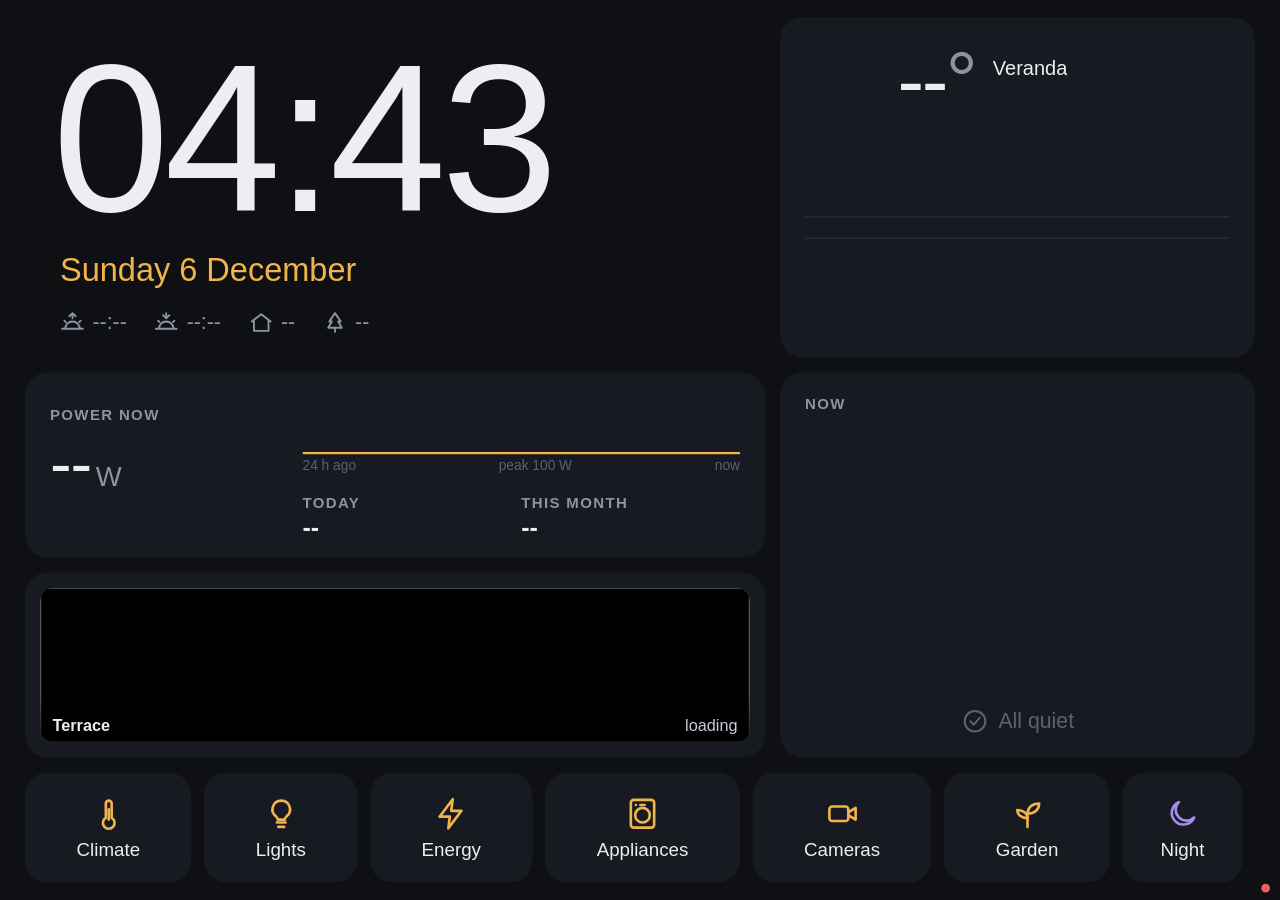
==== ansible/notes/openhab/tablet-dashboard/html/page.html @ 0b333d25 "openhab: tablet wall dashboard (iPad Air 1) with weather page and bin pickups Custom lightweight pag" ====
<!DOCTYPE html>
<html lang="en">
<head>
<meta charset="utf-8">
<title>Home</title>
<meta name="viewport" content="width=device-width, initial-scale=1, maximum-scale=1, user-scalable=no, viewport-fit=cover">
<meta name="apple-mobile-web-app-capable" content="yes">
<meta name="apple-mobile-web-app-status-bar-style" content="black">
<meta name="format-detection" content="telephone=no">
<link rel="stylesheet" href="app.css?v=11">
<link rel="stylesheet" href="pages.css?v=10">
</head>
<body>
<div id="stage"><div id="canvas">
  <div class="sub">
    <header class="sub-head">
      <a class="back" href="index.html"><svg class="ic"><use xlink:href="#i-back"/></svg>Home</a>
      <div class="sub-title" id="title"></div>
      <nav class="sub-tabs" id="tabs"></nav>
      <div class="sub-clock" id="clock"></div>
    </header>
    <main class="sub-body" id="body"></main>
  </div>
  <div id="conn" class="conn"></div>
</div></div>
<script src="core.js?v=13"></script>
<script src="pages.js?v=13"></script>
</body>
</html>
---- ansible/notes/openhab/tablet-dashboard/html/app.css ----
/* Tablet dashboard — designed for an iPad Air 1 in landscape (1024 x 768 CSS px), Safari 12.
   Keep to what Safari 12 supports: grid + grid-gap, CSS variables, no flex `gap`, no aspect-ratio, no inset. */

:root {
  --bg: #0e1014;
  --panel: #171a20;
  --panel-2: #1e222a;
  --line: #2a2f39;
  --text: #eceef1;
  --muted: #8c94a2;
  --dim: #5b6270;
  --accent: #f1b44c;   /* warm amber: clock accent, primary highlights */
  --ok: #58c487;
  --warn: #f0a23b;
  --bad: #ef5d5d;
  --info: #5ea8ee;
  --violet: #a68cf0;
  --radius: 18px;
  --font: -apple-system, "SF Pro Display", "Helvetica Neue", Helvetica, Arial, sans-serif;
}

* { box-sizing: border-box; -webkit-tap-highlight-color: transparent; }
html, body { margin: 0; height: 100%; background: var(--bg); color: var(--text); overflow: hidden; }
body { font-family: var(--font); font-size: 16px; -webkit-font-smoothing: antialiased; -webkit-user-select: none; user-select: none; -webkit-touch-callout: none; }
[hidden] { display: none !important; }
a { color: inherit; text-decoration: none; }
button { font: inherit; color: inherit; background: none; border: 0; padding: 0; }

/* ---------- fixed 1024x768 canvas, scaled to fit any window (for previewing on a laptop) ---------- */
#stage { position: fixed; top: 0; left: 0; right: 0; bottom: 0; background: var(--bg); }
#canvas { position: absolute; top: 0; left: 0; width: 1024px; height: 768px; -webkit-transform-origin: 0 0; transform-origin: 0 0; }

/* ---------- common ---------- */
.panel { background: var(--panel); border-radius: var(--radius); padding: 18px 20px; position: relative; overflow: hidden; }
.label { font-size: 12px; letter-spacing: .09em; text-transform: uppercase; color: var(--muted); font-weight: 600; }
.muted { color: var(--muted); }
.small { font-size: 14px; }
.num, .clock-time, .w-temp, .pw-val, .n-time { font-variant-numeric: tabular-nums; }
.ic { width: 22px; height: 22px; fill: none; stroke: currentColor; stroke-width: 1.8; stroke-linecap: round; stroke-linejoin: round; vertical-align: middle; flex-shrink: 0; }
.tap:active, .btn:active, .cam:active { opacity: .7; }

/* ---------- day grid ---------- */
#day {
  /* opaque status bar (apple-mobile-web-app-status-bar-style "black"): the page starts below it,
     so no top reserve is needed; with "black-translucent" iOS 12 pushed the bottom 20 px off-screen */
  position: absolute; top: 14px; left: 20px; right: 20px; bottom: 14px;
  display: grid;
  grid-template-columns: 592px 1fr;
  /* the middle rows share any extra height. minmax(0, 1fr), not 1fr: Safari 12 otherwise sizes
     the row by the camera snapshot's natural height (1920x1080) and the layout explodes */
  grid-template-rows: 272px minmax(0, 1fr) minmax(0, 1fr) 88px;
  grid-gap: 12px;
  grid-template-areas:
    "clock weather"
    "power now"
    "cams  now"
    "nav   nav";
}
.clock   { grid-area: clock; }
.weather { grid-area: weather; }
.power   { grid-area: power; }
.cams    { grid-area: cams; }
.now     { grid-area: now; }
.nav     { grid-area: nav; }

/* ---------- clock ---------- */
.clock { display: flex; flex-direction: column; justify-content: center; padding: 18px 28px; background: transparent; }
.clock-time { font-size: 168px; line-height: .95; font-weight: 200; letter-spacing: -4px; margin-left: -6px; }
.clock-date { font-size: 26px; color: var(--accent); font-weight: 500; margin-top: 10px; }
.clock-meta { display: flex; flex-wrap: wrap; margin-top: 16px; color: var(--muted); font-size: 17px; }
.clock-meta .meta { margin-right: 22px; display: inline-flex; align-items: center; }
.clock-meta .meta .ic { width: 20px; height: 20px; margin-right: 6px; }
.clock-meta .meta.soon { color: var(--warn); }

/* ---------- weather ---------- */
.weather { display: flex; flex-direction: column; justify-content: space-between; }
.w-now { display: flex; align-items: center; }
.w-icon { width: 64px; height: 64px; margin-right: 10px; }
.w-icon svg, .wi svg { width: 100%; height: 100%; }
.w-temp { font-size: 64px; font-weight: 300; line-height: 1; letter-spacing: -2px; }
.w-temp .deg { color: var(--muted); font-weight: 200; }
.w-desc { margin-left: 14px; font-size: 16px; line-height: 1.3; white-space: nowrap; overflow: hidden; }
.w-desc .muted { font-size: 14px; }
.w-hours { display: flex; justify-content: space-between; border-top: 1px solid var(--line); border-bottom: 1px solid var(--line); padding: 8px 0; }
.w-hour { text-align: center; width: 54px; font-size: 14px; }
.w-hour .t { color: var(--muted); font-size: 13px; }
.w-hour .wi { width: 30px; height: 30px; margin: 2px auto; }
.w-hour .rain { font-size: 12px; color: var(--info); height: 14px; }
.w-days { display: flex; justify-content: space-between; }
.w-day { display: flex; align-items: center; font-size: 15px; }
.w-day .d { color: var(--muted); width: 34px; }
.w-day .wi { width: 28px; height: 28px; margin-right: 6px; }
.w-day .hi { font-weight: 600; }
.w-day .lo { color: var(--muted); margin-left: 4px; }

/* weather icon colours */
.wx-sun { fill: #f6c445; stroke: none; }
.wx-ray { stroke: #f6c445; stroke-width: 3; stroke-linecap: round; }
.wx-moon { fill: #c9cfdb; stroke: none; }
.wx-cloud { fill: #c4cad6; stroke: none; }
.wx-cloud-dark { fill: #8b93a3; stroke: none; }
.wx-rain { stroke: #5ea8ee; stroke-width: 3; stroke-linecap: round; }
.wx-snow { fill: #e6ecf5; stroke: none; }
.wx-bolt { fill: #f1b44c; stroke: none; }
.wx-fog { stroke: #9aa2b1; stroke-width: 3; stroke-linecap: round; }

/* ---------- power ---------- */
.power { display: flex; padding-top: 14px; padding-bottom: 12px; }
.pw-now { width: 190px; display: flex; flex-direction: column; justify-content: center; }
.pw-val { font-size: 52px; font-weight: 300; line-height: 1.1; letter-spacing: -1px; margin: 4px 0 4px; }
.pw-val .unit { font-size: 22px; color: var(--muted); margin-left: 4px; letter-spacing: 0; }
.pw-val.lvl-ok { color: var(--ok); } .pw-val.lvl-warn { color: var(--warn); } .pw-val.lvl-bad { color: var(--bad); }
#pw-top { white-space: nowrap; overflow: hidden; text-overflow: ellipsis; }
.pw-right { flex: 1; display: flex; flex-direction: column; justify-content: space-between; margin-left: 12px; }
.pw-chart { position: relative; }
#pw-spark { width: 100%; height: 52px; display: block; }
#pw-spark .area { fill: rgba(241,180,76,.18); stroke: none; }
#pw-spark .line { fill: none; stroke: var(--accent); stroke-width: 1.6; vector-effect: non-scaling-stroke; }
.pw-axis { display: flex; justify-content: space-between; font-size: 11px; color: var(--dim); margin-top: 2px; }
.pw-stats { display: flex; }
.pw-stats > div { flex: 1; display: flex; flex-direction: column; }
.pw-stats b { font-size: 20px; font-weight: 600; margin-top: 2px; }
.pw-stats .muted { font-size: 14px; }

/* ---------- cameras ---------- */
.cams { padding: 12px; display: flex; }
.cam { flex: 1; position: relative; border-radius: 12px; overflow: hidden; background: #000; margin-right: 10px; min-width: 0; }
.cam:last-child { margin-right: 0; }
.cam img { position: absolute; top: 0; left: 0; width: 100%; height: 100%; object-fit: cover; display: block; }   /* absolute: no intrinsic size */
.cam .cam-label { position: absolute; left: 0; right: 0; bottom: 0; padding: 18px 10px 6px; font-size: 13px; font-weight: 600;
  background: linear-gradient(transparent, rgba(0,0,0,.7)); display: flex; justify-content: space-between; }
.cam .cam-label .age { font-weight: 400; color: #c6ccd6; }
.cam.alert { box-shadow: inset 0 0 0 3px var(--bad); -webkit-box-flex: 2; flex: 2; }
.cams.n3 .cam .cam-label { font-size: 12px; padding: 14px 8px 5px; }
.cam.stale img { opacity: .45; }
.cams-empty { margin: auto; color: var(--dim); }

/* ---------- now (dynamic indicators) ---------- */
.now { display: flex; flex-direction: column; }
#now-list { margin-top: 10px; flex: 1; overflow: hidden; }
.chip { display: flex; align-items: center; background: var(--panel-2); border-radius: 14px; padding: 10px 12px; margin-bottom: 8px; position: relative; overflow: hidden; }
.chip .ci { width: 38px; height: 38px; border-radius: 50%; display: flex; align-items: center; justify-content: center; margin-right: 12px; flex-shrink: 0; }
.chip .ci .ic { width: 22px; height: 22px; }
.chip .ct { flex: 1; min-width: 0; }
.chip .t1 { font-size: 16px; font-weight: 600; white-space: nowrap; overflow: hidden; text-overflow: ellipsis; }
.chip .t2 { font-size: 13px; color: var(--muted); white-space: nowrap; overflow: hidden; text-overflow: ellipsis; margin-top: 1px; }
.chip .bar { position: absolute; left: 0; bottom: 0; height: 3px; background: currentColor; opacity: .9; }
.chip.c-ok   { color: var(--ok); }   .chip.c-ok .ci   { background: rgba(88,196,135,.16); }
.chip.c-warn { color: var(--warn); } .chip.c-warn .ci { background: rgba(240,162,59,.16); }
.chip.c-bad  { color: var(--bad); }  .chip.c-bad .ci  { background: rgba(239,93,93,.16); }
.chip.c-info { color: var(--info); } .chip.c-info .ci { background: rgba(94,168,238,.16); }
.chip.c-violet { color: var(--violet); } .chip.c-violet .ci { background: rgba(166,140,240,.16); }
/* bin a few days ahead: present but quiet; c-plain = later pickups in the bins sheet */
.chip.c-mute { color: var(--dim); } .chip.c-mute .ci { background: rgba(140,148,162,.10); }
.chip.c-mute .t1 { color: var(--muted); font-weight: 500; }
.chip.c-plain { color: var(--muted); } .chip.c-plain .ci { background: rgba(140,148,162,.10); }
.chip.c-plain .t1 { font-weight: 500; }
.chip .t1 { color: var(--text); }
.now-empty { margin: auto; color: var(--dim); font-size: 17px; display: flex; align-items: center; }
.now-empty .ic { margin-right: 8px; }
/* compact chips: 5 and more indicators */
#now-list.compact .chip { padding: 6px 10px; margin-bottom: 6px; border-radius: 12px; }
#now-list.compact .chip .ci { width: 28px; height: 28px; margin-right: 10px; }
#now-list.compact .chip .ci .ic { width: 18px; height: 18px; }
#now-list.compact .chip .ct { display: flex; align-items: baseline; }
#now-list.compact .chip .t1 { font-size: 15px; flex-shrink: 0; max-width: 62%; }
#now-list.compact .chip .t2 { margin: 0 0 0 8px; flex: 1; }
.chip-more { display: flex; align-items: center; justify-content: center; height: 34px; border-radius: 12px; border: 1px dashed var(--line);
  color: var(--muted); font-size: 14px; font-weight: 600; }
.chip-more:active { opacity: .7; }

/* all-indicators sheet */
#sheet { position: absolute; top: 0; left: 0; width: 100%; height: 100%; background: rgba(0,0,0,.6); z-index: 5;
  display: flex; align-items: center; justify-content: center; }
.sheet-box { width: 560px; max-height: 660px; background: var(--panel); border-radius: 22px; padding: 18px 20px 10px; display: flex; flex-direction: column; }
.sheet-head { display: flex; justify-content: space-between; align-items: center; margin-bottom: 12px; }
.sheet-close { color: var(--accent); font-size: 16px; font-weight: 600; padding: 6px 4px 6px 20px; }
.sheet-list { overflow-y: auto; -webkit-overflow-scrolling: touch; }

/* ---------- nav: links from CFG.nav, Night pinned on the right ---------- */
.nav { display: flex; }
.nav-wrap { flex: 1; min-width: 0; position: relative; margin-right: 10px; }
.nav-links { display: flex; height: 100%; overflow-x: auto; -webkit-overflow-scrolling: touch; }
.nav-links::-webkit-scrollbar { display: none; }
.nav-wrap.scroll:after { content: ''; position: absolute; top: 0; right: 0; bottom: 0; width: 48px; pointer-events: none;
  background: linear-gradient(to right, rgba(14,16,20,0), var(--bg)); }
.btn { flex: 1 0 auto; min-width: 96px; margin-right: 10px; background: var(--panel); border-radius: var(--radius); display: flex; flex-direction: column;
  align-items: center; justify-content: center; font-size: 15px; font-weight: 500; color: var(--text); }
.nav-links .btn:last-child { margin-right: 0; }
.btn .ic { width: 28px; height: 28px; margin-bottom: 6px; color: var(--accent); }
.nav-links.dense .btn { min-width: 84px; font-size: 13px; }
.nav-links.dense .btn .ic { width: 24px; height: 24px; }
.btn-night { flex: 0 0 96px; }
.btn-night .ic { color: var(--violet); }

/* ---------- connection dot ---------- */
.conn { position: absolute; right: 8px; bottom: 6px; width: 7px; height: 7px; border-radius: 50%; background: var(--dim); }
.conn:after { content: ''; position: absolute; top: -16px; left: -16px; width: 40px; height: 40px; }   /* bigger tap target */
.conn.ok { background: #2f6b4a; }
.conn.poll { background: var(--warn); }
.conn.bad { background: var(--bad); }
#oh-diag { position: fixed; left: 12px; right: 12px; bottom: 12px; z-index: 20; background: rgba(20,22,27,.96); border: 1px solid var(--line);
  border-radius: 14px; padding: 12px 14px; font-size: 13px; line-height: 1.5; color: var(--muted); word-break: break-all; }
#oh-diag b { color: var(--text); }

/* ---------- night ---------- */
body.night, body.night #stage { background: #000; }
#night { position: absolute; top: 0; left: 0; width: 100%; height: 100%; display: flex; flex-direction: column; align-items: center; justify-content: center; color: #6e665a; }
.n-time { font-size: 260px; font-weight: 100; line-height: 1; letter-spacing: -8px; }
.n-date { font-size: 26px; margin-top: 8px; color: #574f45; }
.n-line { font-size: 22px; margin-top: 30px; color: #574f45; }
.n-alerts { margin-top: 24px; display: flex; flex-wrap: wrap; justify-content: center; max-width: 860px; }
.n-alert { display: inline-flex; align-items: center; font-size: 19px; color: #8a6b3a; margin: 0 14px 8px; }
.n-alert .ic { margin-right: 8px; }
.n-alert.c-bad { color: #8a4545; }
.n-hint { position: absolute; bottom: 26px; font-size: 13px; color: #2c2924; letter-spacing: .1em; text-transform: uppercase; }

/* ---------- full-screen camera ---------- */
#cam-full { position: fixed; top: 0; left: 0; right: 0; bottom: 0; background: #000; z-index: 10; display: flex; align-items: center; justify-content: center; }
#cam-full img { max-width: 100%; max-height: 100%; }
.cam-full-label { position: absolute; top: 24px; left: 24px; font-size: 16px; color: #ccd; background: rgba(0,0,0,.5); padding: 6px 12px; border-radius: 10px; }
---- ansible/notes/openhab/tablet-dashboard/html/pages.css ----
/* Subpages (page.html#<name>). Uses the tokens from app.css. Safari 12: no flex gap, no aspect-ratio. */

.sub { position: absolute; top: 14px; left: 20px; right: 20px; bottom: 14px; display: flex; flex-direction: column; }
.sub-head { display: flex; align-items: center; height: 60px; flex-shrink: 0; }
.back { background: var(--panel); border-radius: 16px; height: 56px; padding: 0 20px 0 14px; display: flex; align-items: center; font-size: 17px; font-weight: 500; }
.back .ic { color: var(--accent); margin-right: 6px; }
.back:active { opacity: .7; }
.sub-title { font-size: 32px; font-weight: 300; margin-left: 20px; flex: 1; white-space: nowrap; }
.sub-tabs { display: flex; }
.sub-tab { width: 52px; height: 52px; border-radius: 14px; display: flex; align-items: center; justify-content: center; margin-left: 6px; color: var(--muted); }
.sub-tab .ic { width: 24px; height: 24px; }
.sub-tab.on { background: var(--panel); color: var(--accent); }
.sub-tab:active { opacity: .7; }
.sub-clock { font-size: 22px; font-weight: 300; color: var(--muted); margin-left: 18px; font-variant-numeric: tabular-nums; }
.sub-body { flex: 1; margin-top: 12px; overflow-y: auto; -webkit-overflow-scrolling: touch; min-height: 0; }

/* ---------- layout ---------- */
.g { display: grid; grid-gap: 12px; }
.g2 { grid-template-columns: 1fr 1fr; }
.g3 { grid-template-columns: 1fr 1fr 1fr; }
.g4 { grid-template-columns: 1fr 1fr 1fr 1fr; }
.mt { margin-top: 12px; }
.stack > * + * { margin-top: 12px; }

/* ---------- card ---------- */
.card { background: var(--panel); border-radius: var(--radius); padding: 14px 16px 10px; position: relative; overflow: hidden; }
.card-h { display: flex; align-items: center; font-size: 13px; letter-spacing: .08em; text-transform: uppercase; color: var(--muted); font-weight: 600; margin-bottom: 4px; min-height: 26px; }
.card-h .dot { width: 10px; height: 10px; border-radius: 50%; margin-right: 8px; flex-shrink: 0; }
.card-h .ic { width: 18px; height: 18px; margin-right: 8px; color: var(--accent); }
.card-h .aside { margin-left: auto; text-transform: none; letter-spacing: 0; font-weight: 500; font-size: 14px; }
.card-f { font-size: 13px; color: var(--dim); line-height: 1.4; margin: 8px 0 4px; }
/* room colours, as in the Main UI */
.c-living { background: #58c487; } .c-bedroom { background: #a68cf0; } .c-lu { background: #ef7fb4; } .c-attic { background: #7d63d8; }
.c-bath { background: #6cc4f0; } .c-kitchen { background: #b8d65a; } .c-outside { background: #3fbfb0; } .c-entrance { background: #f1b44c; }

/* ---------- rows ---------- */
.row { display: flex; align-items: center; min-height: 52px; border-top: 1px solid var(--line); font-size: 16px; }
.card-h + .row, .row.first { border-top: 0; }
.row > .ic { width: 22px; height: 22px; margin-right: 12px; color: var(--muted); }
.row .rt { flex: 1; min-width: 0; white-space: nowrap; overflow: hidden; text-overflow: ellipsis; }
.row .rv { color: var(--muted); margin-left: 10px; white-space: nowrap; font-variant-numeric: tabular-nums; }
.row .rv.strong { color: var(--text); font-weight: 600; }
.row.na { opacity: .45; }
/* toggles: the switch shows the state; text only when there is no data */
.row[data-toggle] .rv { display: none; }
.row[data-toggle].na .rv { display: inline; }
.tap:active, [data-toggle]:active, [data-cmd]:active, [data-act]:active { opacity: .65; }

/* switch */
.sw { width: 50px; height: 30px; border-radius: 15px; background: #3a404b; position: relative; margin-left: 12px; flex-shrink: 0; -webkit-transition: background .2s; transition: background .2s; }
.sw i { position: absolute; top: 3px; left: 3px; width: 24px; height: 24px; border-radius: 50%; background: #fff; -webkit-transition: -webkit-transform .2s; transition: transform .2s; }
.row.on .sw { background: var(--accent); }
.row.on .sw i { -webkit-transform: translateX(20px); transform: translateX(20px); }
.row.on > .ic { color: var(--accent); }

/* slider */
.sl { padding: 6px 0 10px; }
.sl-top { display: flex; justify-content: space-between; font-size: 14px; color: var(--muted); margin-bottom: 4px; }
.sl-top b { color: var(--text); font-weight: 600; font-variant-numeric: tabular-nums; }
.sl.off { opacity: .4; }
input[type=range] { -webkit-appearance: none; width: 100%; height: 34px; background: transparent; margin: 0; display: block; }
input[type=range]::-webkit-slider-runnable-track { height: 8px; border-radius: 4px; background: var(--fill, var(--panel-2)); }
input[type=range]::-webkit-slider-thumb { -webkit-appearance: none; width: 30px; height: 30px; border-radius: 50%; background: #fff; margin-top: -11px; box-shadow: 0 1px 4px rgba(0,0,0,.5); }
input[type=range]:focus { outline: none; }

/* segmented buttons */
.seg { display: flex; margin: 6px 0; }
.seg .sb { flex: 1; height: 50px; margin-right: 8px; border-radius: 12px; background: var(--panel-2); display: flex; align-items: center; justify-content: center;
  font-size: 15px; font-weight: 500; color: var(--text); text-align: center; line-height: 1.15; padding: 0 4px; }
.seg .sb:last-child { margin-right: 0; }
.seg .sb.on { background: var(--accent); color: #1a1408; font-weight: 600; }
.seg .sb.stop { color: var(--bad); }
.seg.tall .sb { height: 64px; flex-direction: column; }
.seg.tall .sb small { font-size: 12px; color: var(--muted); font-weight: 400; margin-top: 2px; }
.seg.tall .sb.on small { color: #3b2d10; }

/* big values */
.big { font-size: 46px; font-weight: 300; line-height: 1.05; letter-spacing: -1px; font-variant-numeric: tabular-nums; }
.big small { font-size: 20px; color: var(--muted); letter-spacing: 0; margin-left: 2px; }
.sub2 { color: var(--muted); font-size: 14px; margin-top: 2px; }
.pill { display: inline-flex; align-items: center; font-size: 13px; font-weight: 600; padding: 4px 10px; border-radius: 12px; background: var(--panel-2); color: var(--muted); }
.pill .ic { width: 16px; height: 16px; margin-right: 5px; }
.pill.ok { color: var(--ok); background: rgba(88,196,135,.14); }
.pill.warn { color: var(--warn); background: rgba(240,162,59,.14); }
.pill.bad { color: var(--bad); background: rgba(239,93,93,.14); }
.pill.info { color: var(--info); background: rgba(94,168,238,.14); }

/* ---------- climate ---------- */
/* pages fill the body height (the canvas takes the screen's real proportions) */
.pg-climate, .pg-energy, .pg-cameras, .pg-weather { display: flex; flex-direction: column; }
.pg-climate > .rooms { flex: 1; grid-template-rows: minmax(0, 1fr) minmax(0, 1fr); min-height: 520px; }
.pg-energy > .e-low { flex: 1; min-height: 480px; }
.pg-cameras > .cam-grid { flex: 1; min-height: 0; grid-template-rows: minmax(0, 1fr); }
.room { display: flex; flex-direction: column; }
.card.inline { display: flex; align-items: center; padding: 10px 12px 10px 16px; }
.card.inline .card-h { margin: 0 16px 0 0; width: 160px; flex-shrink: 0; }
.card.inline .seg { flex: 1; margin: 0; }
.room-now { display: flex; align-items: flex-end; justify-content: space-between; margin: 4px 0 8px; }
.room-now .pill { margin-bottom: 8px; }
.sp { display: flex; align-items: center; margin-top: auto; }
.sp .spb { width: 56px; height: 52px; border-radius: 12px; background: var(--panel-2); display: flex; align-items: center; justify-content: center; color: var(--accent); }
.sp .spb .ic { width: 26px; height: 26px; }
.sp .spv { flex: 1; text-align: center; }
.sp .spv b { font-size: 26px; font-weight: 500; font-variant-numeric: tabular-nums; }
.sp .spv div { font-size: 12px; color: var(--muted); }
.sp .spv.pending b { color: var(--accent); }
.back-sched { margin-top: 8px; height: 44px; border-radius: 12px; border: 1px solid var(--line); display: flex; align-items: center; justify-content: center; font-size: 15px; color: var(--accent); font-weight: 500; }
.kv { display: flex; justify-content: space-between; font-size: 14px; color: var(--muted); padding: 3px 0; }
.kv b { color: var(--text); font-weight: 500; font-variant-numeric: tabular-nums; }

/* ---------- energy ---------- */
.tile .big { margin-top: 6px; }
.e-low { grid-template-columns: 1.55fr 1fr; }
#e-chart { width: 100%; height: 400px; display: block; }
#e-chart .grid { stroke: var(--line); stroke-width: 1; }
#e-chart .axis { fill: var(--dim); font-size: 12px; }
#e-chart .area { fill: rgba(241,180,76,.16); }
#e-chart .line { fill: none; stroke: var(--accent); stroke-width: 2; stroke-linejoin: round; }
#e-chart .cross { stroke: var(--muted); stroke-width: 1; }
#e-chart .dotm { fill: var(--accent); stroke: var(--panel); stroke-width: 2; }
.e-tip { position: absolute; top: 46px; background: var(--panel-2); border: 1px solid var(--line); border-radius: 10px; padding: 6px 10px; font-size: 14px; pointer-events: none; white-space: nowrap; }
.e-tip b { font-variant-numeric: tabular-nums; }
.circ { padding: 8px 0 7px; border-top: 1px solid var(--line); }
.circ:first-of-type { border-top: 0; }
.circ-top { display: flex; font-size: 15px; }
.circ-top .n { flex: 1; }
.circ-top .w { color: var(--muted); font-variant-numeric: tabular-nums; width: 70px; text-align: right; }
.circ-top .k { width: 110px; text-align: right; font-variant-numeric: tabular-nums; }
.circ-top .k small { color: var(--muted); }
.circ-bar { height: 6px; border-radius: 3px; background: var(--panel-2); margin-top: 6px; overflow: hidden; }
.circ-bar i { display: block; height: 100%; border-radius: 3px; background: var(--accent); }

/* ---------- appliances ---------- */
.appl .status { font-size: 26px; font-weight: 400; margin: 4px 0 2px; }
.appl .status.run { color: var(--info); } .appl .status.done { color: var(--ok); } .appl .status.att { color: var(--bad); } .appl .status.wait { color: var(--warn); }
.prog { height: 8px; border-radius: 4px; background: var(--panel-2); margin: 8px 0 6px; overflow: hidden; }
.prog i { display: block; height: 100%; background: var(--info); border-radius: 4px; }
.unload { display: flex; align-items: center; background: rgba(88,196,135,.12); color: var(--ok); border-radius: 12px; padding: 8px 8px 8px 12px; margin: 8px 0 4px; font-size: 14px; }
.unload.late { background: rgba(240,162,59,.12); color: var(--warn); }
.unload span { flex: 1; }
.unload .clr { background: var(--panel-2); color: var(--text); border-radius: 10px; padding: 8px 14px; font-weight: 600; }

/* ---------- cameras ---------- */
.cam-live { background: #000; border-radius: var(--radius); overflow: hidden; position: relative; min-height: 440px; }
.cam-live img { position: absolute; top: 0; left: 0; }
.cam-tabs .sb { height: 52px; }
.badge { display: inline-block; min-width: 22px; height: 22px; line-height: 22px; border-radius: 11px; background: var(--bad); color: #fff; font-size: 13px; font-weight: 700; margin-left: 8px; padding: 0 6px; }
.cam-live img { width: 100%; height: 100%; object-fit: contain; display: block; }
.cam-live .lbl { position: absolute; top: 12px; left: 12px; background: rgba(0,0,0,.55); padding: 6px 12px; border-radius: 10px; font-size: 15px; }
.cam-tabs { display: flex; margin-bottom: 12px; }
.person-img { width: 100%; border-radius: 12px; display: block; background: #000; min-height: 120px; margin: 6px 0; }

/* ---------- popup (detail controls, e.g. a light's sliders in compact mode) ---------- */
.row .more { width: 44px; height: 44px; display: flex; align-items: center; justify-content: center; color: var(--muted); margin-left: 2px; }
#popup { position: absolute; top: 0; left: 0; width: 100%; height: 100%; background: rgba(0,0,0,.6); z-index: 5; display: flex; align-items: center; justify-content: center; }
.pop-box { width: 520px; background: var(--panel); border-radius: 22px; padding: 16px 22px 14px; }

/* ---------- garden ---------- */
.note { color: var(--dim); font-size: 14px; padding: 10px 0; }

/* ---------- weather ---------- */
.pg-weather > .wx-low { flex: 1; min-height: 420px; }
.wx-top { grid-template-columns: 1.45fr 1fr .85fr; }
.wx-low { grid-template-columns: 1.5fr 1fr; }
.wx-head { display: flex; align-items: center; margin-top: 2px; }
.wx-head .w-icon { width: 70px; height: 70px; }
.wx-c { margin-left: 16px; font-size: 18px; line-height: 1.35; white-space: nowrap; overflow: hidden; }
.wx-det { display: grid; grid-template-columns: 1fr 1fr; grid-column-gap: 18px; margin-top: 8px; }
.wx-kv { display: flex; justify-content: space-between; align-items: center; border-top: 1px solid var(--line); padding: 7px 0; font-size: 15px; color: var(--muted); white-space: nowrap; }
.wx-kv b { color: var(--text); font-weight: 600; font-variant-numeric: tabular-nums; margin-left: 8px; }
.wx-kv small { color: var(--muted); font-weight: 400; }
.wx-kv .ic { width: 16px; height: 16px; margin-right: 6px; color: var(--ok); }
.wx-rain-txt { font-size: 22px; font-weight: 300; margin: 2px 0 10px; }
.wx-rain { display: flex; align-items: flex-end; height: 120px; border-bottom: 1px solid var(--line); }
.wx-rain .rb { flex: 1; height: 100%; margin-right: 3px; position: relative; display: flex; align-items: flex-end; }
.wx-rain .rb:last-child { margin-right: 0; }
.wx-rain .rb i { display: block; width: 100%; background: var(--info); border-radius: 3px 3px 0 0; }
.wx-rain .rb span { position: absolute; top: 124px; left: 0; font-size: 12px; color: var(--dim); white-space: nowrap; }
.aq-top { display: flex; align-items: baseline; margin: 2px 0 8px; }
.aq-b { font-size: 16px; font-weight: 600; margin-left: 10px; }
.aq-b.ok { color: var(--ok); } .aq-b.warn { color: var(--warn); } .aq-b.bad { color: var(--bad); }
#wx-hours { width: 100%; height: 330px; display: block; margin-top: 4px; }
#wx-hours .wx-tl { fill: none; stroke: var(--accent); stroke-width: 2.5; stroke-linejoin: round; }
#wx-hours .wx-td { fill: var(--accent); }
#wx-hours .wx-tv { fill: var(--text); font-size: 15px; font-weight: 600; }
#wx-hours .wx-ax { fill: var(--muted); font-size: 13px; }
#wx-hours .wx-pp { fill: var(--info); font-size: 12px; }
#wx-hours .wx-pb { fill: rgba(94,168,238,.75); }
#wx-hours .wx-base { stroke: var(--line); stroke-width: 1; }
.wd { border-top: 1px solid var(--line); padding: 3px 0 2px; }
.wd:first-child { border-top: 0; }
.wd-top { display: flex; align-items: center; font-size: 16px; }
.wd-top .d { width: 64px; color: var(--muted); }
.wd-top .wi { width: 28px; height: 28px; margin-right: 10px; }
.wd-top .lo { width: 34px; text-align: right; color: var(--muted); }
.wd-top .hi { width: 34px; font-weight: 600; }
.wd-top .rng { flex: 1; height: 6px; border-radius: 3px; background: var(--panel-2); margin: 0 10px; position: relative; }
.wd-top .rng i { position: absolute; top: 0; bottom: 0; border-radius: 3px; background: linear-gradient(90deg, #5ea8ee, #f1b44c); }
.wd-sub { display: flex; font-size: 13px; color: var(--dim); padding-left: 64px; margin-top: 1px; }
.wd-sub span { margin-right: 16px; display: inline-flex; align-items: center; white-space: nowrap; }
.wd-sub .ic { width: 14px; height: 14px; margin-right: 4px; }
.wd-sub .wet { color: var(--info); }
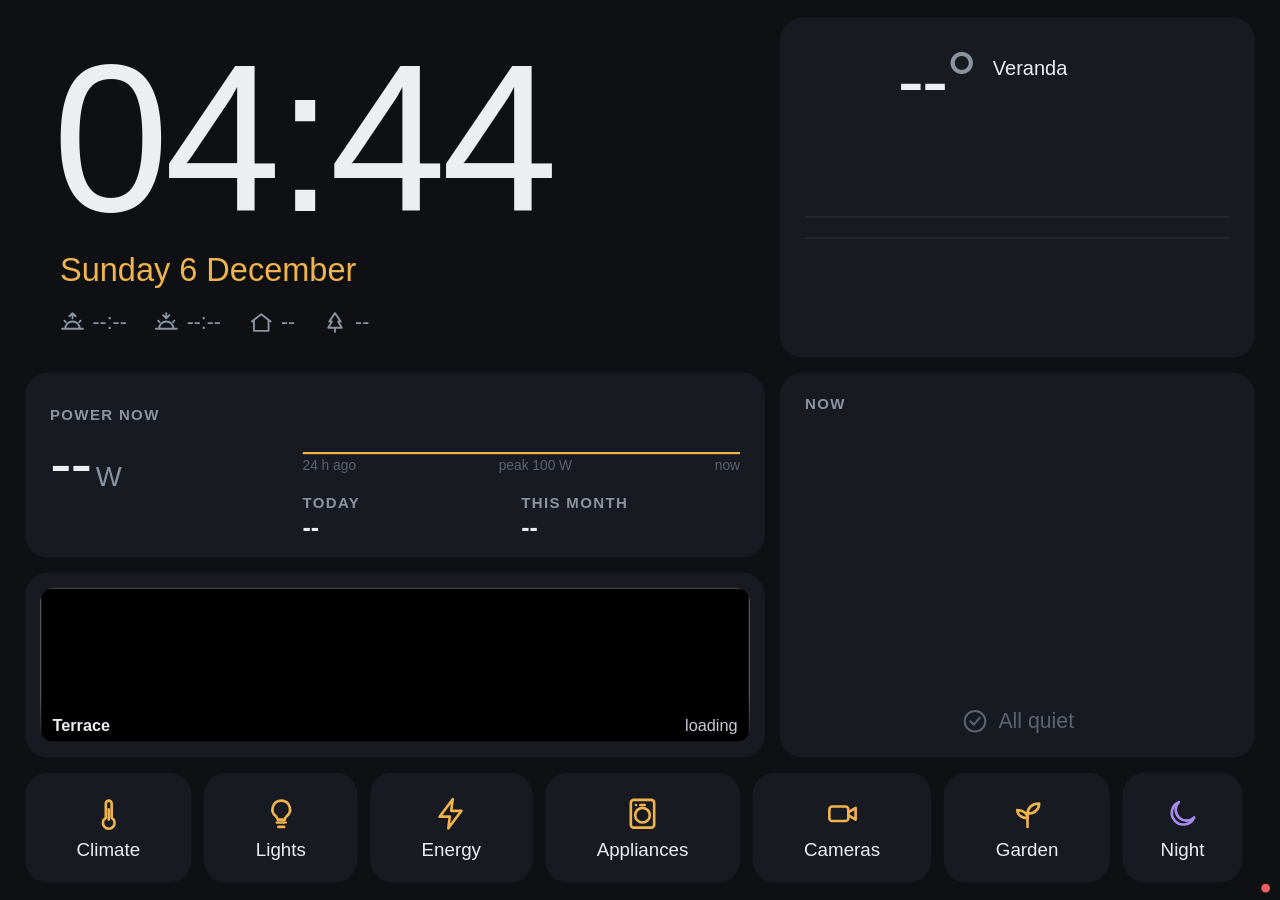
==== commit 6088d9ce: "openhab: washer unload clears on dryer start, grey 'may still be full' when off, 4h expire Co-Author" ====
--- a/ansible/notes/openhab/tablet-dashboard/html/page.html
+++ b/ansible/notes/openhab/tablet-dashboard/html/page.html
@@ -7,7 +7,7 @@
 <meta name="apple-mobile-web-app-capable" content="yes">
 <meta name="apple-mobile-web-app-status-bar-style" content="black">
 <meta name="format-detection" content="telephone=no">
-<link rel="stylesheet" href="app.css?v=11">
+<link rel="stylesheet" href="app.css?v=13">
 <link rel="stylesheet" href="pages.css?v=10">
 </head>
 <body>
@@ -23,7 +23,7 @@
   </div>
   <div id="conn" class="conn"></div>
 </div></div>
-<script src="core.js?v=13"></script>
-<script src="pages.js?v=13"></script>
+<script src="core.js?v=16"></script>
+<script src="pages.js?v=14"></script>
 </body>
 </html>
--- a/ansible/notes/openhab/tablet-dashboard/html/app.css
+++ b/ansible/notes/openhab/tablet-dashboard/html/app.css
@@ -219,3 +219,9 @@
 #cam-full { position: fixed; top: 0; left: 0; right: 0; bottom: 0; background: #000; z-index: 10; display: flex; align-items: center; justify-content: center; }
 #cam-full img { max-width: 100%; max-height: 100%; }
 .cam-full-label { position: absolute; top: 24px; left: 24px; font-size: 16px; color: #ccd; background: rgba(0,0,0,.5); padding: 6px 12px; border-radius: 10px; }
+
+/* "Upcoming" sheet: day headers between bin + calendar rows */
+.ag-day { font-size: 13px; font-weight: 600; color: var(--muted); text-transform: uppercase; letter-spacing: .06em; margin: 10px 2px 6px; }
+.ag-day:first-child { margin-top: 0; }
+.ag-hol { margin-left: 10px; color: var(--violet); text-transform: none; letter-spacing: 0; font-weight: 500; }
+.ag-hol .ic { width: 13px; height: 13px; vertical-align: -2px; margin-right: 4px; }
